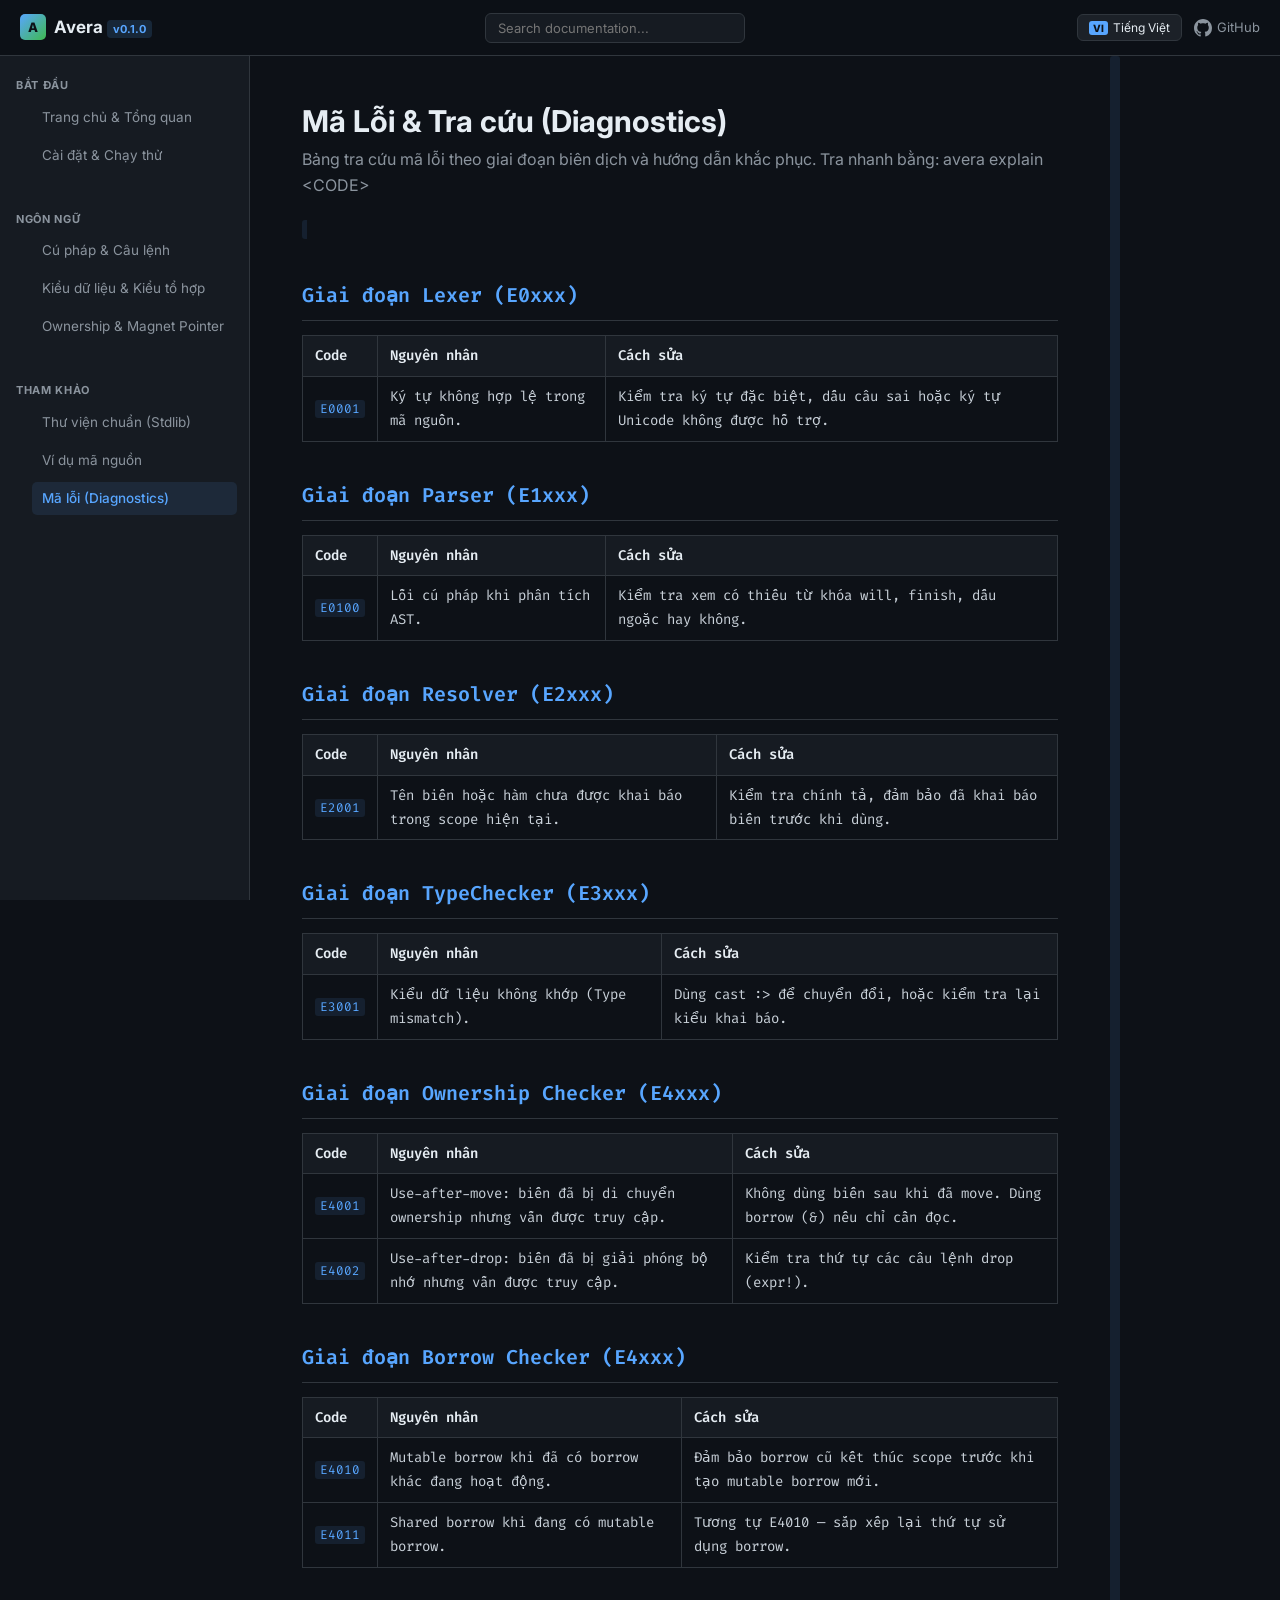
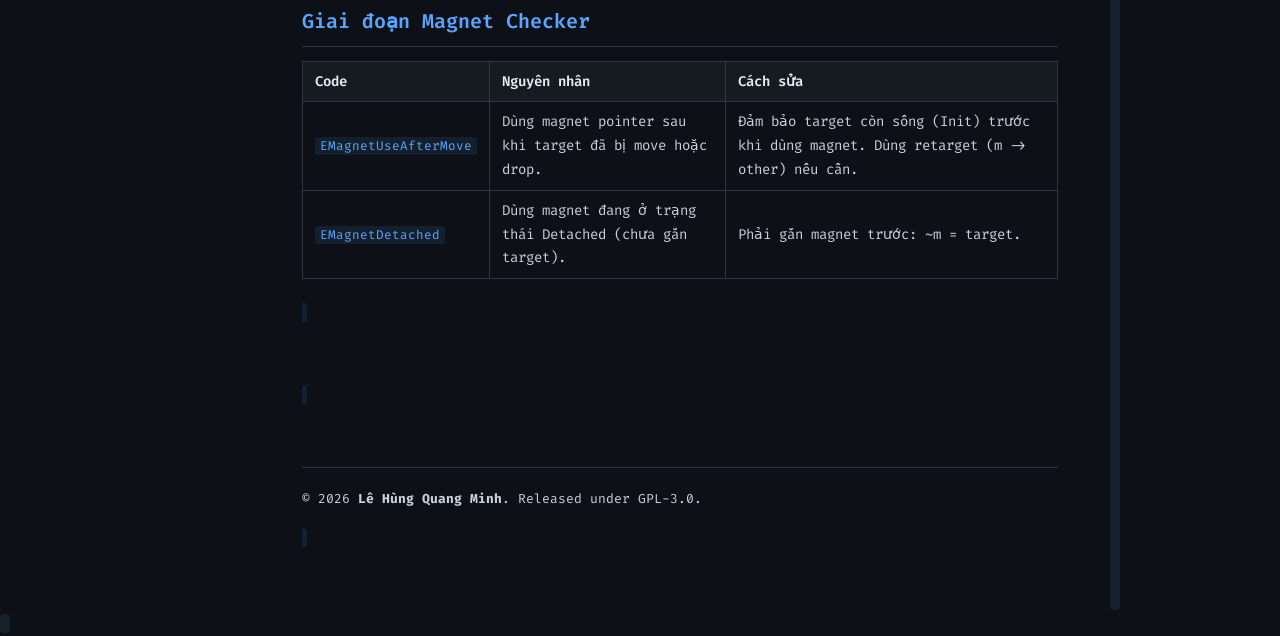
==== site/diagnostics.html @ f8cf4c5c "viet lai toan bo docs tach tung trang giai thich chinh xac tung cu phap" ====
<!DOCTYPE html>
<html lang="vi">
<head>
  <meta charset="UTF-8">
  <meta name="viewport" content="width=device-width, initial-scale=1.0">
  <title>Avera Language Docs</title>
  <link rel="preconnect" href="https://fonts.googleapis.com">
  <link rel="preconnect" href="https://fonts.gstatic.com" crossorigin>
  <link href="https://fonts.googleapis.com/css2?family=Fira+Code:wght@400;500;600&family=Inter:wght@300;400;500;600;700&display=swap" rel="stylesheet">
  <link rel="stylesheet" href="style.css">
</head>
<body>
<header class="navbar">
  <div class="nav-l">
    <a href="index.html" class="logo">
      <div class="logo-mark">A</div>
      <span class="logo-text">Avera <span class="vtag">v0.1.0</span></span>
    </a>
  </div>
  <div class="nav-c">
    <div class="search-box">
      <input type="text" id="searchInput" placeholder="Search documentation...">
    </div>
  </div>
  <div class="nav-r">
    <button id="langToggleBtn" class="lang-btn">
      <span class="lang-badge">VI</span>
      <span class="lang-text">Tiếng Việt</span>
    </button>
    <a href="https://github.com/dismonjames/Avera" target="_blank" rel="noopener" class="gh-link">
      <svg height="18" width="18" viewBox="0 0 16 16" fill="currentColor">
        <path d="M8 0C3.58 0 0 3.58 0 8c0 3.54 2.29 6.53 5.47 7.59.4.07.55-.17.55-.38 0-.19-.01-.82-.01-1.49-2.01.37-2.53-.49-2.69-.94-.09-.23-.48-.94-.82-1.13-.28-.15-.68-.52-.01-.53.63-.01 1.08.58 1.23.82.72 1.21 1.87.87 2.33.66.07-.52.28-.87.51-1.07-1.78-.2-3.64-.89-3.64-3.95 0-.87.31-1.59.82-2.15-.08-.2-.36-1.02.08-2.12 0 0 .67-.21 2.2.82.64-.18 1.32-.27 2-.27.68 0 1.36.09 2 .27 1.53-1.04 2.2-.82 2.2-.82.44 1.1.16 1.92.08 2.12.51.56.82 1.28.82 2.15 0 3.07-1.87 3.75-3.65 3.95.29.25.54.73.54 1.48 0 1.07-.01 1.93-.01 2.2 0 .21.15.46.55.38A8.013 8.013 0 0016 8c0-4.42-3.58-8-8-8z"/>
      </svg>
      GitHub
    </a>
  </div>
</header>

<div class="layout">
  <aside class="sidebar">
    <nav class="sidebar-nav">
      <div class="nav-section">
          <div class="ns-title"><span class="vi">Bắt đầu</span><span class="en hidden">Getting Started</span></div>
          <ul><li><a href="index.html" class="nav-link"><span class="vi">Trang chủ & Tổng quan</span><span class="en hidden">Overview</span></a></li><li><a href="getting-started.html" class="nav-link"><span class="vi">Cài đặt & Chạy thử</span><span class="en hidden">Getting Started</span></a></li></ul></div><div class="nav-section">
          <div class="ns-title"><span class="vi">Ngôn ngữ</span><span class="en hidden">Language</span></div>
          <ul><li><a href="syntax.html" class="nav-link"><span class="vi">Cú pháp & Câu lệnh</span><span class="en hidden">Syntax & Statements</span></a></li><li><a href="types.html" class="nav-link"><span class="vi">Kiểu dữ liệu & Kiểu tổ hợp</span><span class="en hidden">Types</span></a></li><li><a href="ownership-magnet.html" class="nav-link"><span class="vi">Ownership & Magnet Pointer</span><span class="en hidden">Ownership & Magnet</span></a></li></ul></div><div class="nav-section">
          <div class="ns-title"><span class="vi">Tham khảo</span><span class="en hidden">Reference</span></div>
          <ul><li><a href="stdlib.html" class="nav-link"><span class="vi">Thư viện chuẩn (Stdlib)</span><span class="en hidden">Standard Library</span></a></li><li><a href="examples.html" class="nav-link"><span class="vi">Ví dụ mã nguồn</span><span class="en hidden">Code Examples</span></a></li><li><a href="diagnostics.html" class="nav-link active"><span class="vi">Mã lỗi (Diagnostics)</span><span class="en hidden">Diagnostics</span></a></li></ul></div>
    </nav>
  </aside>
  <main class="main">
    
<div class="doc-section">
  <h1><span class="vi">Mã Lỗi & Tra cứu (Diagnostics)</span><span class="en hidden">Diagnostics & Error Code Reference</span></h1>
  <p class="lead"><span class="vi">Bảng tra cứu mã lỗi theo giai đoạn biên dịch và hướng dẫn khắc phục. Tra nhanh bằng: avera explain &lt;CODE&gt;</span><span class="en hidden">Error code lookup table by compiler stage with remediation notes. Query with: avera explain <CODE></span></p>

  <h2><span class="vi">Giai đoạn Lexer (E0xxx)</span><span class="en hidden">Lexer Stage (E0xxx)</span></h2>
  <table class="tbl">
    <thead><tr><th>Code</th><th><span class="vi">Nguyên nhân</span><span class="en hidden">Cause</span></th><th><span class="vi">Cách sửa</span><span class="en hidden">Fix</span></th></tr></thead>
    <tbody>
      <tr><td><code>E0001</code></td><td><span class="vi">Ký tự không hợp lệ trong mã nguồn.</span><span class="en hidden">Invalid character in source.</span></td><td><span class="vi">Kiểm tra ký tự đặc biệt, dấu câu sai hoặc ký tự Unicode không được hỗ trợ.</span><span class="en hidden">Check for unsupported special characters or punctuation.</span></td></tr>
    </tbody>
  </table>

  <h2><span class="vi">Giai đoạn Parser (E1xxx)</span><span class="en hidden">Parser Stage (E1xxx)</span></h2>
  <table class="tbl">
    <thead><tr><th>Code</th><th><span class="vi">Nguyên nhân</span><span class="en hidden">Cause</span></th><th><span class="vi">Cách sửa</span><span class="en hidden">Fix</span></th></tr></thead>
    <tbody>
      <tr><td><code>E0100</code></td><td><span class="vi">Lỗi cú pháp khi phân tích AST.</span><span class="en hidden">Syntax error during AST parsing.</span></td><td><span class="vi">Kiểm tra xem có thiếu từ khóa will, finish, dấu ngoặc hay không.</span><span class="en hidden">Check for missing will, finish keywords or mismatched brackets.</span></td></tr>
    </tbody>
  </table>

  <h2><span class="vi">Giai đoạn Resolver (E2xxx)</span><span class="en hidden">Resolver Stage (E2xxx)</span></h2>
  <table class="tbl">
    <thead><tr><th>Code</th><th><span class="vi">Nguyên nhân</span><span class="en hidden">Cause</span></th><th><span class="vi">Cách sửa</span><span class="en hidden">Fix</span></th></tr></thead>
    <tbody>
      <tr><td><code>E2001</code></td><td><span class="vi">Tên biến hoặc hàm chưa được khai báo trong scope hiện tại.</span><span class="en hidden">Unresolved name — variable or function not declared in current scope.</span></td><td><span class="vi">Kiểm tra chính tả, đảm bảo đã khai báo biến trước khi dùng.</span><span class="en hidden">Check spelling, ensure variable declared before use.</span></td></tr>
    </tbody>
  </table>

  <h2><span class="vi">Giai đoạn TypeChecker (E3xxx)</span><span class="en hidden">TypeChecker Stage (E3xxx)</span></h2>
  <table class="tbl">
    <thead><tr><th>Code</th><th><span class="vi">Nguyên nhân</span><span class="en hidden">Cause</span></th><th><span class="vi">Cách sửa</span><span class="en hidden">Fix</span></th></tr></thead>
    <tbody>
      <tr><td><code>E3001</code></td><td><span class="vi">Kiểu dữ liệu không khớp (Type mismatch).</span><span class="en hidden">Type mismatch.</span></td><td><span class="vi">Dùng cast :> để chuyển đổi, hoặc kiểm tra lại kiểu khai báo.</span><span class="en hidden">Use :> cast, or check declared types.</span></td></tr>
    </tbody>
  </table>

  <h2><span class="vi">Giai đoạn Ownership Checker (E4xxx)</span><span class="en hidden">Ownership Checker Stage (E4xxx)</span></h2>
  <table class="tbl">
    <thead><tr><th>Code</th><th><span class="vi">Nguyên nhân</span><span class="en hidden">Cause</span></th><th><span class="vi">Cách sửa</span><span class="en hidden">Fix</span></th></tr></thead>
    <tbody>
      <tr><td><code>E4001</code></td><td><span class="vi">Use-after-move: biến đã bị di chuyển ownership nhưng vẫn được truy cập.</span><span class="en hidden">Use-after-move: variable ownership was moved, then accessed again.</span></td><td><span class="vi">Không dùng biến sau khi đã move. Dùng borrow (&) nếu chỉ cần đọc.</span><span class="en hidden">Don't use variables after moving them. Use borrow (&) if you only need to read.</span></td></tr>
      <tr><td><code>E4002</code></td><td><span class="vi">Use-after-drop: biến đã bị giải phóng bộ nhớ nhưng vẫn được truy cập.</span><span class="en hidden">Use-after-drop: variable was dropped, then accessed again.</span></td><td><span class="vi">Kiểm tra thứ tự các câu lệnh drop (expr!).</span><span class="en hidden">Check the order of explicit drop (expr!) statements.</span></td></tr>
    </tbody>
  </table>

  <h2><span class="vi">Giai đoạn Borrow Checker (E4xxx)</span><span class="en hidden">Borrow Checker Stage (E4xxx)</span></h2>
  <table class="tbl">
    <thead><tr><th>Code</th><th><span class="vi">Nguyên nhân</span><span class="en hidden">Cause</span></th><th><span class="vi">Cách sửa</span><span class="en hidden">Fix</span></th></tr></thead>
    <tbody>
      <tr><td><code>E4010</code></td><td><span class="vi">Mutable borrow khi đã có borrow khác đang hoạt động.</span><span class="en hidden">Mutable borrow while another borrow is active.</span></td><td><span class="vi">Đảm bảo borrow cũ kết thúc scope trước khi tạo mutable borrow mới.</span><span class="en hidden">Ensure the existing borrow's scope ends before creating a mutable borrow.</span></td></tr>
      <tr><td><code>E4011</code></td><td><span class="vi">Shared borrow khi đang có mutable borrow.</span><span class="en hidden">Shared borrow while a mutable borrow is active.</span></td><td><span class="vi">Tương tự E4010 — sắp xếp lại thứ tự sử dụng borrow.</span><span class="en hidden">Similar to E4010 — reorder borrow usage.</span></td></tr>
    </tbody>
  </table>

  <h2><span class="vi">Giai đoạn Magnet Checker</span><span class="en hidden">Magnet Checker Stage</span></h2>
  <table class="tbl">
    <thead><tr><th>Code</th><th><span class="vi">Nguyên nhân</span><span class="en hidden">Cause</span></th><th><span class="vi">Cách sửa</span><span class="en hidden">Fix</span></th></tr></thead>
    <tbody>
      <tr><td><code>EMagnetUseAfterMove</code></td><td><span class="vi">Dùng magnet pointer sau khi target đã bị move hoặc drop.</span><span class="en hidden">Using a magnet pointer after its target was moved or dropped.</span></td><td><span class="vi">Đảm bảo target còn sống (Init) trước khi dùng magnet. Dùng retarget (m -> other) nếu cần.</span><span class="en hidden">Ensure target is still alive (Init) before using the magnet. Use retarget (m -> other) if needed.</span></td></tr>
      <tr><td><code>EMagnetDetached</code></td><td><span class="vi">Dùng magnet đang ở trạng thái Detached (chưa gắn target).</span><span class="en hidden">Using a magnet in Detached state (not attached to a target).</span></td><td><span class="vi">Phải gắn magnet trước: ~m = target.</span><span class="en hidden">Attach the magnet first: ~m = target.</span></td></tr>
    </tbody>
  </table>
</div>

    <footer class="footer">
      <p>© 2026 <strong>Lê Hùng Quang Minh</strong>. Released under GPL-3.0.</p>
    </footer>
  </main>
</div>
<script src="app.js"></script>
</body>
</html>
---- site/style.css ----
:root {
  --bg:        #0d1117;
  --bg-side:   #161b22;
  --bg-card:   #1c2128;
  --bg-code:   #161b22;
  --border:    #30363d;
  --text:      #e6edf3;
  --muted:     #8b949e;
  --primary:   #58a6ff;
  --green:     #3fb950;
  --yellow:    #d29922;
  --red:       #f85149;
  --font:      'Inter', system-ui, sans-serif;
  --mono:      'Fira Code', 'Cascadia Code', monospace;
}

* { box-sizing: border-box; margin: 0; padding: 0; }

body {
  background: var(--bg);
  color: var(--text);
  font-family: var(--font);
  font-size: 15px;
  line-height: 1.7;
  -webkit-font-smoothing: antialiased;
}

/* ── Navbar ── */
.navbar {
  position: fixed; top: 0; left: 0; right: 0; height: 56px;
  background: rgba(13,17,23,.9);
  backdrop-filter: blur(8px);
  border-bottom: 1px solid var(--border);
  display: flex; align-items: center; justify-content: space-between;
  padding: 0 20px; z-index: 100;
}
.logo { display: flex; align-items: center; gap: 8px; text-decoration: none; color: var(--text); font-weight: 700; font-size: 17px; }
.logo-mark { width: 26px; height: 26px; background: linear-gradient(135deg, #58a6ff, #3fb950); border-radius: 5px; display: flex; align-items: center; justify-content: center; font-size: 13px; font-weight: 800; color: #0d1117; }
.vtag { font-size: 11px; background: rgba(88,166,255,.15); color: var(--primary); padding: 2px 6px; border-radius: 4px; }
.search-box input { background: var(--bg-side); border: 1px solid var(--border); border-radius: 6px; padding: 6px 12px; color: var(--text); width: 260px; font-size: 13px; outline: none; transition: border-color .2s; font-family: var(--font); }
.search-box input:focus { border-color: var(--primary); }
.nav-r { display: flex; align-items: center; gap: 12px; }
.lang-btn { background: var(--bg-card); border: 1px solid var(--border); color: var(--text); padding: 5px 11px; border-radius: 6px; font-size: 12px; cursor: pointer; display: flex; align-items: center; gap: 5px; transition: background .15s; font-family: var(--font); }
.lang-btn:hover { background: var(--border); }
.lang-badge { background: var(--primary); color: #0d1117; font-size: 10px; font-weight: 800; padding: 1px 4px; border-radius: 3px; }
.gh-link { color: var(--muted); text-decoration: none; display: flex; align-items: center; gap: 5px; font-size: 13px; transition: color .15s; }
.gh-link:hover { color: var(--text); }

/* ── Layout ── */
.layout { display: flex; margin-top: 56px; min-height: calc(100vh - 56px); }
.sidebar { width: 250px; background: var(--bg-side); border-right: 1px solid var(--border); position: fixed; top: 56px; bottom: 0; overflow-y: auto; padding: 20px 12px; }
.sidebar-nav { display: flex; flex-direction: column; gap: 20px; }
.ns-title { font-size: 11px; font-weight: 700; text-transform: uppercase; letter-spacing: .06em; color: var(--muted); margin-bottom: 6px; padding-left: 4px; }
.sidebar-nav ul { list-style: none; display: flex; flex-direction: column; gap: 1px; }
.nav-link { display: block; padding: 5px 10px; color: var(--muted); text-decoration: none; font-size: 13.5px; border-radius: 5px; transition: all .15s; }
.nav-link:hover { color: var(--text); background: rgba(255,255,255,.04); }
.nav-link.active { color: var(--primary); background: rgba(88,166,255,.1); font-weight: 500; }
.main { margin-left: 250px; flex: 1; max-width: 860px; padding: 40px 52px 60px; }

/* ── Content ── */
.doc-section { margin-bottom: 56px; }
.hero h1 { font-size: 30px; font-weight: 700; margin-bottom: 10px; }
.lead { font-size: 16px; color: var(--muted); margin-bottom: 18px; line-height: 1.6; }
.meta { display: flex; gap: 16px; font-size: 13px; color: var(--muted); }
h2 { font-size: 20px; font-weight: 600; margin-top: 36px; margin-bottom: 14px; padding-bottom: 8px; border-bottom: 1px solid var(--border); }
h3 { font-size: 15px; font-weight: 600; margin-top: 22px; margin-bottom: 10px; color: var(--text); }
p { margin-bottom: 14px; color: #c9d1d9; }
ul, ol { padding-left: 20px; margin-bottom: 14px; }
li { color: #c9d1d9; margin-bottom: 4px; }

/* ── Notice box ── */
.notice { background: rgba(88,166,255,.07); border-left: 3px solid var(--primary); padding: 14px 16px; border-radius: 0 6px 6px 0; margin-bottom: 24px; font-size: 14px; }
.notice .nt { font-weight: 600; color: var(--primary); margin-bottom: 4px; }
.notice-warn { border-color: var(--yellow); background: rgba(210,153,34,.07); }
.notice-warn .nt { color: var(--yellow); }

/* ── Code ── */
.cb { background: var(--bg-code); border: 1px solid var(--border); border-radius: 7px; overflow: hidden; margin-bottom: 18px; }
.cb-head { display: flex; justify-content: space-between; align-items: center; padding: 5px 14px; background: rgba(255,255,255,.02); border-bottom: 1px solid var(--border); }
.cb-head span { font-size: 12px; color: var(--muted); font-family: var(--mono); }
.copy-btn { background: none; border: none; color: var(--muted); cursor: pointer; font-size: 12px; padding: 2px 6px; border-radius: 3px; font-family: var(--font); }
.copy-btn:hover { color: var(--text); background: rgba(255,255,255,.05); }
pre { padding: 14px 16px; font-family: var(--mono); font-size: 13px; overflow-x: auto; line-height: 1.6; }
code { font-family: var(--mono); font-size: .9em; background: rgba(88,166,255,.1); color: var(--primary); padding: 1px 5px; border-radius: 3px; }
pre code { background: none; color: inherit; padding: 0; border-radius: 0; font-size: inherit; }

/* ── Table ── */
.tbl { width: 100%; border-collapse: collapse; margin-bottom: 20px; font-size: 14px; }
.tbl th, .tbl td { border: 1px solid var(--border); padding: 8px 12px; text-align: left; }
.tbl th { background: var(--bg-side); font-weight: 600; color: var(--text); }
.tbl td { color: #c9d1d9; }
.tbl td:first-child { font-family: var(--mono); color: var(--primary); }

/* ── Grid cards ── */
.grid3 { display: grid; grid-template-columns: repeat(auto-fit, minmax(210px, 1fr)); gap: 12px; margin-top: 14px; }
.card { background: var(--bg-card); border: 1px solid var(--border); padding: 18px; border-radius: 8px; }
.card h3 { margin-top: 0; color: var(--primary); font-size: 14px; }
.card p { font-size: 13px; color: var(--muted); margin-bottom: 0; }

/* ── Quick links ── */
.qlinks { list-style: none; padding: 0; display: flex; flex-direction: column; gap: 8px; }
.qlinks li { padding: 10px 14px; background: var(--bg-card); border: 1px solid var(--border); border-radius: 6px; font-size: 14px; }
.qlinks a { color: var(--primary); text-decoration: none; }
.qlinks a:hover { text-decoration: underline; }

/* ── Pipeline ── */
.pipeline { font-family: var(--mono); font-size: 12px; background: var(--bg-code); border: 1px solid var(--border); padding: 12px 16px; border-radius: 6px; color: var(--muted); overflow-x: auto; margin-bottom: 20px; white-space: nowrap; }

/* ── Footer ── */
.footer { margin-top: 60px; padding-top: 20px; border-top: 1px solid var(--border); font-size: 13px; color: var(--muted); }

/* ── Lang toggle ── */
.hidden { display: none !important; }

@media (max-width: 768px) {
  .sidebar { display: none; }
  .main { margin-left: 0; padding: 24px 16px; }
  .search-box { display: none; }
}
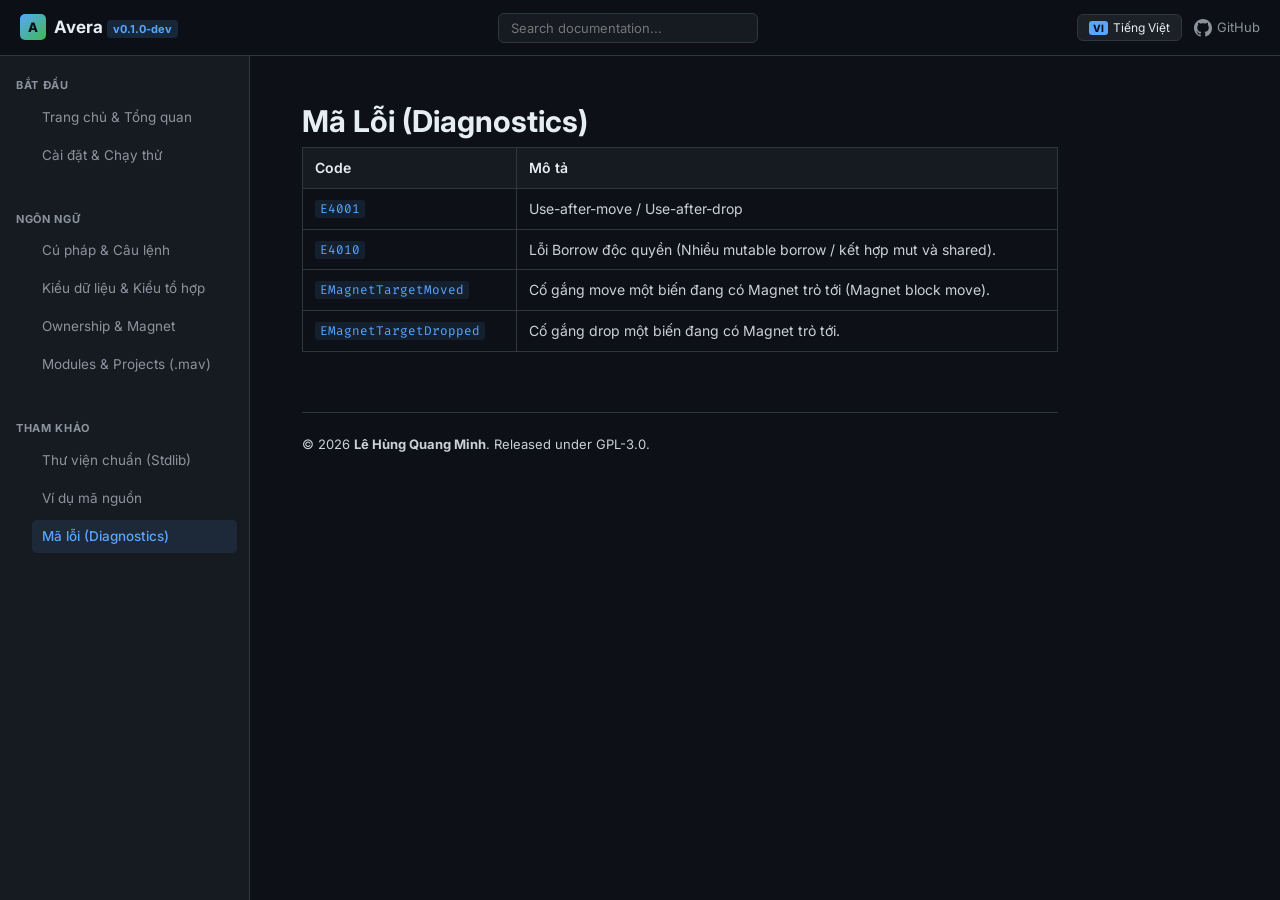
==== commit 367b976a: "sua may cai semantic sai bet voi magnet pointer c ffi" ====
--- a/site/diagnostics.html
+++ b/site/diagnostics.html
@@ -14,7 +14,7 @@
   <div class="nav-l">
     <a href="index.html" class="logo">
       <div class="logo-mark">A</div>
-      <span class="logo-text">Avera <span class="vtag">v0.1.0</span></span>
+      <span class="logo-text">Avera <span class="vtag">v0.1.0-dev</span></span>
     </a>
   </div>
   <div class="nav-c">
@@ -43,7 +43,7 @@
           <div class="ns-title"><span class="vi">Bắt đầu</span><span class="en hidden">Getting Started</span></div>
           <ul><li><a href="index.html" class="nav-link"><span class="vi">Trang chủ & Tổng quan</span><span class="en hidden">Overview</span></a></li><li><a href="getting-started.html" class="nav-link"><span class="vi">Cài đặt & Chạy thử</span><span class="en hidden">Getting Started</span></a></li></ul></div><div class="nav-section">
           <div class="ns-title"><span class="vi">Ngôn ngữ</span><span class="en hidden">Language</span></div>
-          <ul><li><a href="syntax.html" class="nav-link"><span class="vi">Cú pháp & Câu lệnh</span><span class="en hidden">Syntax & Statements</span></a></li><li><a href="types.html" class="nav-link"><span class="vi">Kiểu dữ liệu & Kiểu tổ hợp</span><span class="en hidden">Types</span></a></li><li><a href="ownership-magnet.html" class="nav-link"><span class="vi">Ownership & Magnet Pointer</span><span class="en hidden">Ownership & Magnet</span></a></li></ul></div><div class="nav-section">
+          <ul><li><a href="syntax.html" class="nav-link"><span class="vi">Cú pháp & Câu lệnh</span><span class="en hidden">Syntax & Statements</span></a></li><li><a href="types.html" class="nav-link"><span class="vi">Kiểu dữ liệu & Kiểu tổ hợp</span><span class="en hidden">Types</span></a></li><li><a href="ownership-magnet.html" class="nav-link"><span class="vi">Ownership & Magnet</span><span class="en hidden">Ownership & Magnet</span></a></li><li><a href="modules.html" class="nav-link"><span class="vi">Modules & Projects (.mav)</span><span class="en hidden">Modules & Projects</span></a></li></ul></div><div class="nav-section">
           <div class="ns-title"><span class="vi">Tham khảo</span><span class="en hidden">Reference</span></div>
           <ul><li><a href="stdlib.html" class="nav-link"><span class="vi">Thư viện chuẩn (Stdlib)</span><span class="en hidden">Standard Library</span></a></li><li><a href="examples.html" class="nav-link"><span class="vi">Ví dụ mã nguồn</span><span class="en hidden">Code Examples</span></a></li><li><a href="diagnostics.html" class="nav-link active"><span class="vi">Mã lỗi (Diagnostics)</span><span class="en hidden">Diagnostics</span></a></li></ul></div>
     </nav>
@@ -51,65 +51,15 @@
   <main class="main">
     
 <div class="doc-section">
-  <h1><span class="vi">Mã Lỗi & Tra cứu (Diagnostics)</span><span class="en hidden">Diagnostics & Error Code Reference</span></h1>
-  <p class="lead"><span class="vi">Bảng tra cứu mã lỗi theo giai đoạn biên dịch và hướng dẫn khắc phục. Tra nhanh bằng: avera explain &lt;CODE&gt;</span><span class="en hidden">Error code lookup table by compiler stage with remediation notes. Query with: avera explain <CODE></span></p>
+  <h1><span class="vi">Mã Lỗi (Diagnostics)</span><span class="en hidden">Diagnostics</span></h1>
 
-  <h2><span class="vi">Giai đoạn Lexer (E0xxx)</span><span class="en hidden">Lexer Stage (E0xxx)</span></h2>
   <table class="tbl">
-    <thead><tr><th>Code</th><th><span class="vi">Nguyên nhân</span><span class="en hidden">Cause</span></th><th><span class="vi">Cách sửa</span><span class="en hidden">Fix</span></th></tr></thead>
+    <thead><tr><th>Code</th><th><span class="vi">Mô tả</span><span class="en hidden">Description</span></th></tr></thead>
     <tbody>
-      <tr><td><code>E0001</code></td><td><span class="vi">Ký tự không hợp lệ trong mã nguồn.</span><span class="en hidden">Invalid character in source.</span></td><td><span class="vi">Kiểm tra ký tự đặc biệt, dấu câu sai hoặc ký tự Unicode không được hỗ trợ.</span><span class="en hidden">Check for unsupported special characters or punctuation.</span></td></tr>
-    </tbody>
-  </table>
-
-  <h2><span class="vi">Giai đoạn Parser (E1xxx)</span><span class="en hidden">Parser Stage (E1xxx)</span></h2>
-  <table class="tbl">
-    <thead><tr><th>Code</th><th><span class="vi">Nguyên nhân</span><span class="en hidden">Cause</span></th><th><span class="vi">Cách sửa</span><span class="en hidden">Fix</span></th></tr></thead>
-    <tbody>
-      <tr><td><code>E0100</code></td><td><span class="vi">Lỗi cú pháp khi phân tích AST.</span><span class="en hidden">Syntax error during AST parsing.</span></td><td><span class="vi">Kiểm tra xem có thiếu từ khóa will, finish, dấu ngoặc hay không.</span><span class="en hidden">Check for missing will, finish keywords or mismatched brackets.</span></td></tr>
-    </tbody>
-  </table>
-
-  <h2><span class="vi">Giai đoạn Resolver (E2xxx)</span><span class="en hidden">Resolver Stage (E2xxx)</span></h2>
-  <table class="tbl">
-    <thead><tr><th>Code</th><th><span class="vi">Nguyên nhân</span><span class="en hidden">Cause</span></th><th><span class="vi">Cách sửa</span><span class="en hidden">Fix</span></th></tr></thead>
-    <tbody>
-      <tr><td><code>E2001</code></td><td><span class="vi">Tên biến hoặc hàm chưa được khai báo trong scope hiện tại.</span><span class="en hidden">Unresolved name — variable or function not declared in current scope.</span></td><td><span class="vi">Kiểm tra chính tả, đảm bảo đã khai báo biến trước khi dùng.</span><span class="en hidden">Check spelling, ensure variable declared before use.</span></td></tr>
-    </tbody>
-  </table>
-
-  <h2><span class="vi">Giai đoạn TypeChecker (E3xxx)</span><span class="en hidden">TypeChecker Stage (E3xxx)</span></h2>
-  <table class="tbl">
-    <thead><tr><th>Code</th><th><span class="vi">Nguyên nhân</span><span class="en hidden">Cause</span></th><th><span class="vi">Cách sửa</span><span class="en hidden">Fix</span></th></tr></thead>
-    <tbody>
-      <tr><td><code>E3001</code></td><td><span class="vi">Kiểu dữ liệu không khớp (Type mismatch).</span><span class="en hidden">Type mismatch.</span></td><td><span class="vi">Dùng cast :> để chuyển đổi, hoặc kiểm tra lại kiểu khai báo.</span><span class="en hidden">Use :> cast, or check declared types.</span></td></tr>
-    </tbody>
-  </table>
-
-  <h2><span class="vi">Giai đoạn Ownership Checker (E4xxx)</span><span class="en hidden">Ownership Checker Stage (E4xxx)</span></h2>
-  <table class="tbl">
-    <thead><tr><th>Code</th><th><span class="vi">Nguyên nhân</span><span class="en hidden">Cause</span></th><th><span class="vi">Cách sửa</span><span class="en hidden">Fix</span></th></tr></thead>
-    <tbody>
-      <tr><td><code>E4001</code></td><td><span class="vi">Use-after-move: biến đã bị di chuyển ownership nhưng vẫn được truy cập.</span><span class="en hidden">Use-after-move: variable ownership was moved, then accessed again.</span></td><td><span class="vi">Không dùng biến sau khi đã move. Dùng borrow (&) nếu chỉ cần đọc.</span><span class="en hidden">Don't use variables after moving them. Use borrow (&) if you only need to read.</span></td></tr>
-      <tr><td><code>E4002</code></td><td><span class="vi">Use-after-drop: biến đã bị giải phóng bộ nhớ nhưng vẫn được truy cập.</span><span class="en hidden">Use-after-drop: variable was dropped, then accessed again.</span></td><td><span class="vi">Kiểm tra thứ tự các câu lệnh drop (expr!).</span><span class="en hidden">Check the order of explicit drop (expr!) statements.</span></td></tr>
-    </tbody>
-  </table>
-
-  <h2><span class="vi">Giai đoạn Borrow Checker (E4xxx)</span><span class="en hidden">Borrow Checker Stage (E4xxx)</span></h2>
-  <table class="tbl">
-    <thead><tr><th>Code</th><th><span class="vi">Nguyên nhân</span><span class="en hidden">Cause</span></th><th><span class="vi">Cách sửa</span><span class="en hidden">Fix</span></th></tr></thead>
-    <tbody>
-      <tr><td><code>E4010</code></td><td><span class="vi">Mutable borrow khi đã có borrow khác đang hoạt động.</span><span class="en hidden">Mutable borrow while another borrow is active.</span></td><td><span class="vi">Đảm bảo borrow cũ kết thúc scope trước khi tạo mutable borrow mới.</span><span class="en hidden">Ensure the existing borrow's scope ends before creating a mutable borrow.</span></td></tr>
-      <tr><td><code>E4011</code></td><td><span class="vi">Shared borrow khi đang có mutable borrow.</span><span class="en hidden">Shared borrow while a mutable borrow is active.</span></td><td><span class="vi">Tương tự E4010 — sắp xếp lại thứ tự sử dụng borrow.</span><span class="en hidden">Similar to E4010 — reorder borrow usage.</span></td></tr>
-    </tbody>
-  </table>
-
-  <h2><span class="vi">Giai đoạn Magnet Checker</span><span class="en hidden">Magnet Checker Stage</span></h2>
-  <table class="tbl">
-    <thead><tr><th>Code</th><th><span class="vi">Nguyên nhân</span><span class="en hidden">Cause</span></th><th><span class="vi">Cách sửa</span><span class="en hidden">Fix</span></th></tr></thead>
-    <tbody>
-      <tr><td><code>EMagnetUseAfterMove</code></td><td><span class="vi">Dùng magnet pointer sau khi target đã bị move hoặc drop.</span><span class="en hidden">Using a magnet pointer after its target was moved or dropped.</span></td><td><span class="vi">Đảm bảo target còn sống (Init) trước khi dùng magnet. Dùng retarget (m -> other) nếu cần.</span><span class="en hidden">Ensure target is still alive (Init) before using the magnet. Use retarget (m -> other) if needed.</span></td></tr>
-      <tr><td><code>EMagnetDetached</code></td><td><span class="vi">Dùng magnet đang ở trạng thái Detached (chưa gắn target).</span><span class="en hidden">Using a magnet in Detached state (not attached to a target).</span></td><td><span class="vi">Phải gắn magnet trước: ~m = target.</span><span class="en hidden">Attach the magnet first: ~m = target.</span></td></tr>
+      <tr><td><code>E4001</code></td><td>Use-after-move / Use-after-drop</td></tr>
+      <tr><td><code>E4010</code></td><td><span class="vi">Lỗi Borrow độc quyền (Nhiều mutable borrow / kết hợp mut và shared).</span><span class="en hidden">Borrow exclusivity violation.</span></td></tr>
+      <tr><td><code>EMagnetTargetMoved</code></td><td><span class="vi">Cố gắng move một biến đang có Magnet trỏ tới (Magnet block move).</span><span class="en hidden">Attempting to move a variable while a Magnet points to it.</span></td></tr>
+      <tr><td><code>EMagnetTargetDropped</code></td><td><span class="vi">Cố gắng drop một biến đang có Magnet trỏ tới.</span><span class="en hidden">Attempting to drop a variable while a Magnet points to it.</span></td></tr>
     </tbody>
   </table>
 </div>
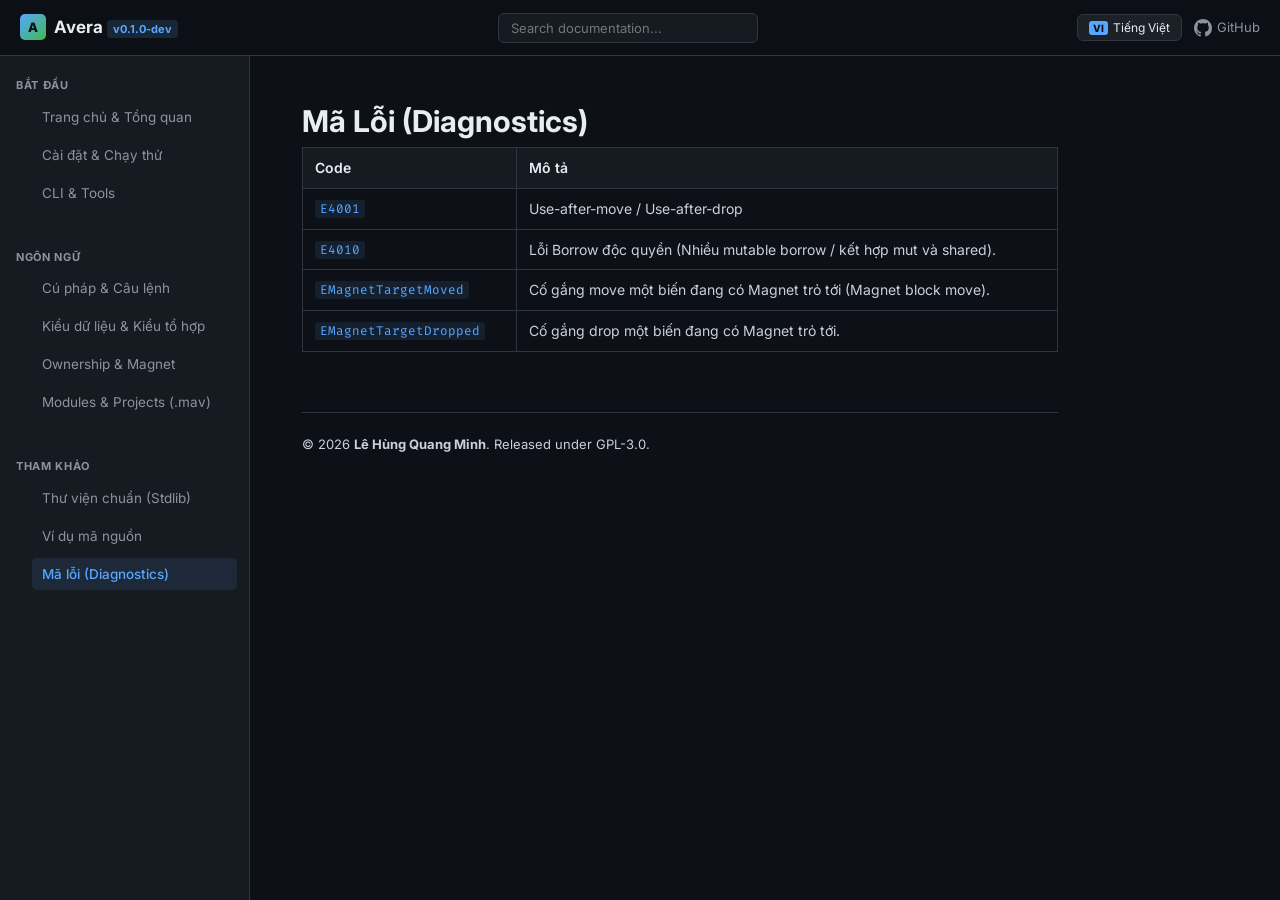
==== commit 51061aad: "them trang giai thich he thong command line interface cua avera" ====
--- a/site/diagnostics.html
+++ b/site/diagnostics.html
@@ -41,7 +41,7 @@
     <nav class="sidebar-nav">
       <div class="nav-section">
           <div class="ns-title"><span class="vi">Bắt đầu</span><span class="en hidden">Getting Started</span></div>
-          <ul><li><a href="index.html" class="nav-link"><span class="vi">Trang chủ & Tổng quan</span><span class="en hidden">Overview</span></a></li><li><a href="getting-started.html" class="nav-link"><span class="vi">Cài đặt & Chạy thử</span><span class="en hidden">Getting Started</span></a></li></ul></div><div class="nav-section">
+          <ul><li><a href="index.html" class="nav-link"><span class="vi">Trang chủ & Tổng quan</span><span class="en hidden">Overview</span></a></li><li><a href="getting-started.html" class="nav-link"><span class="vi">Cài đặt & Chạy thử</span><span class="en hidden">Getting Started</span></a></li><li><a href="cli.html" class="nav-link"><span class="vi">CLI & Tools</span><span class="en hidden">CLI & Tools</span></a></li></ul></div><div class="nav-section">
           <div class="ns-title"><span class="vi">Ngôn ngữ</span><span class="en hidden">Language</span></div>
           <ul><li><a href="syntax.html" class="nav-link"><span class="vi">Cú pháp & Câu lệnh</span><span class="en hidden">Syntax & Statements</span></a></li><li><a href="types.html" class="nav-link"><span class="vi">Kiểu dữ liệu & Kiểu tổ hợp</span><span class="en hidden">Types</span></a></li><li><a href="ownership-magnet.html" class="nav-link"><span class="vi">Ownership & Magnet</span><span class="en hidden">Ownership & Magnet</span></a></li><li><a href="modules.html" class="nav-link"><span class="vi">Modules & Projects (.mav)</span><span class="en hidden">Modules & Projects</span></a></li></ul></div><div class="nav-section">
           <div class="ns-title"><span class="vi">Tham khảo</span><span class="en hidden">Reference</span></div>
